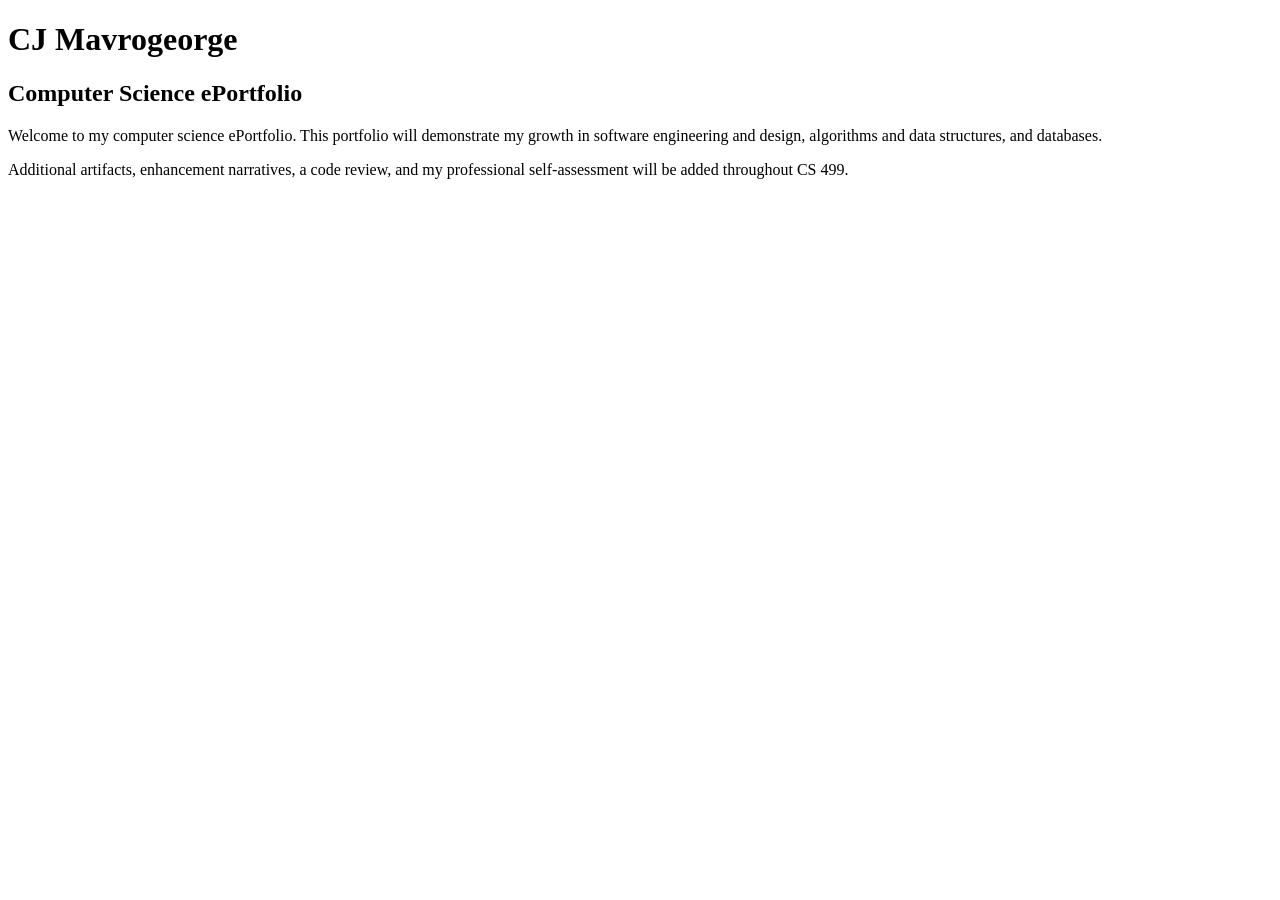
==== index.html @ c3963be8 "Create index.html for computer science portfolio Initial creation of index.html for portfolio websit" ====
<!DOCTYPE html>
<html lang="en">
<head>
    <meta charset="UTF-8">
    <meta name="viewport" content="width=device-width, initial-scale=1.0">
    <title>CJ Mavrogeorge | Computer Science Portfolio</title>
</head>
<body>
    <header>
        <h1>CJ Mavrogeorge</h1>
        <h2>Computer Science ePortfolio</h2>
    </header>

    <main>
        <p>
            Welcome to my computer science ePortfolio. This portfolio will
            demonstrate my growth in software engineering and design,
            algorithms and data structures, and databases.
        </p>

        <p>
            Additional artifacts, enhancement narratives, a code review,
            and my professional self-assessment will be added throughout
            CS 499.
        </p>
    </main>
</body>
</html>
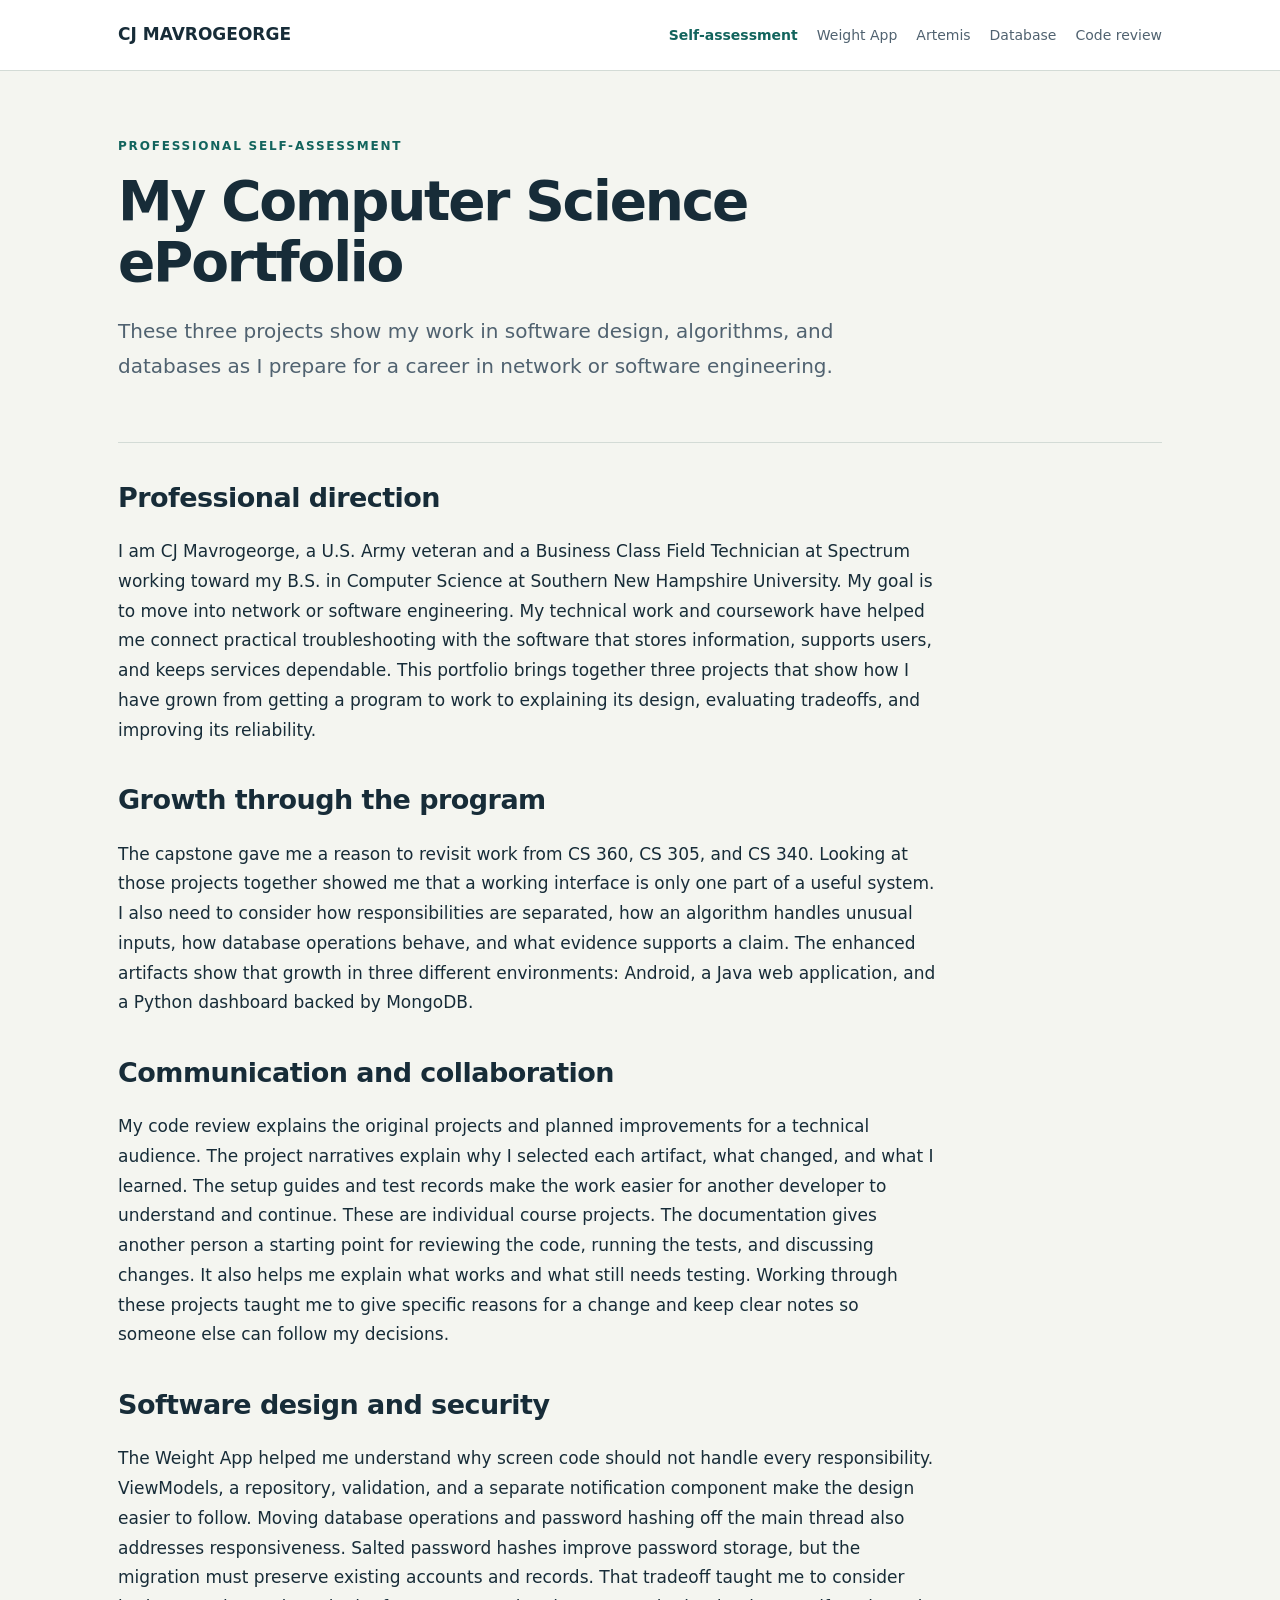
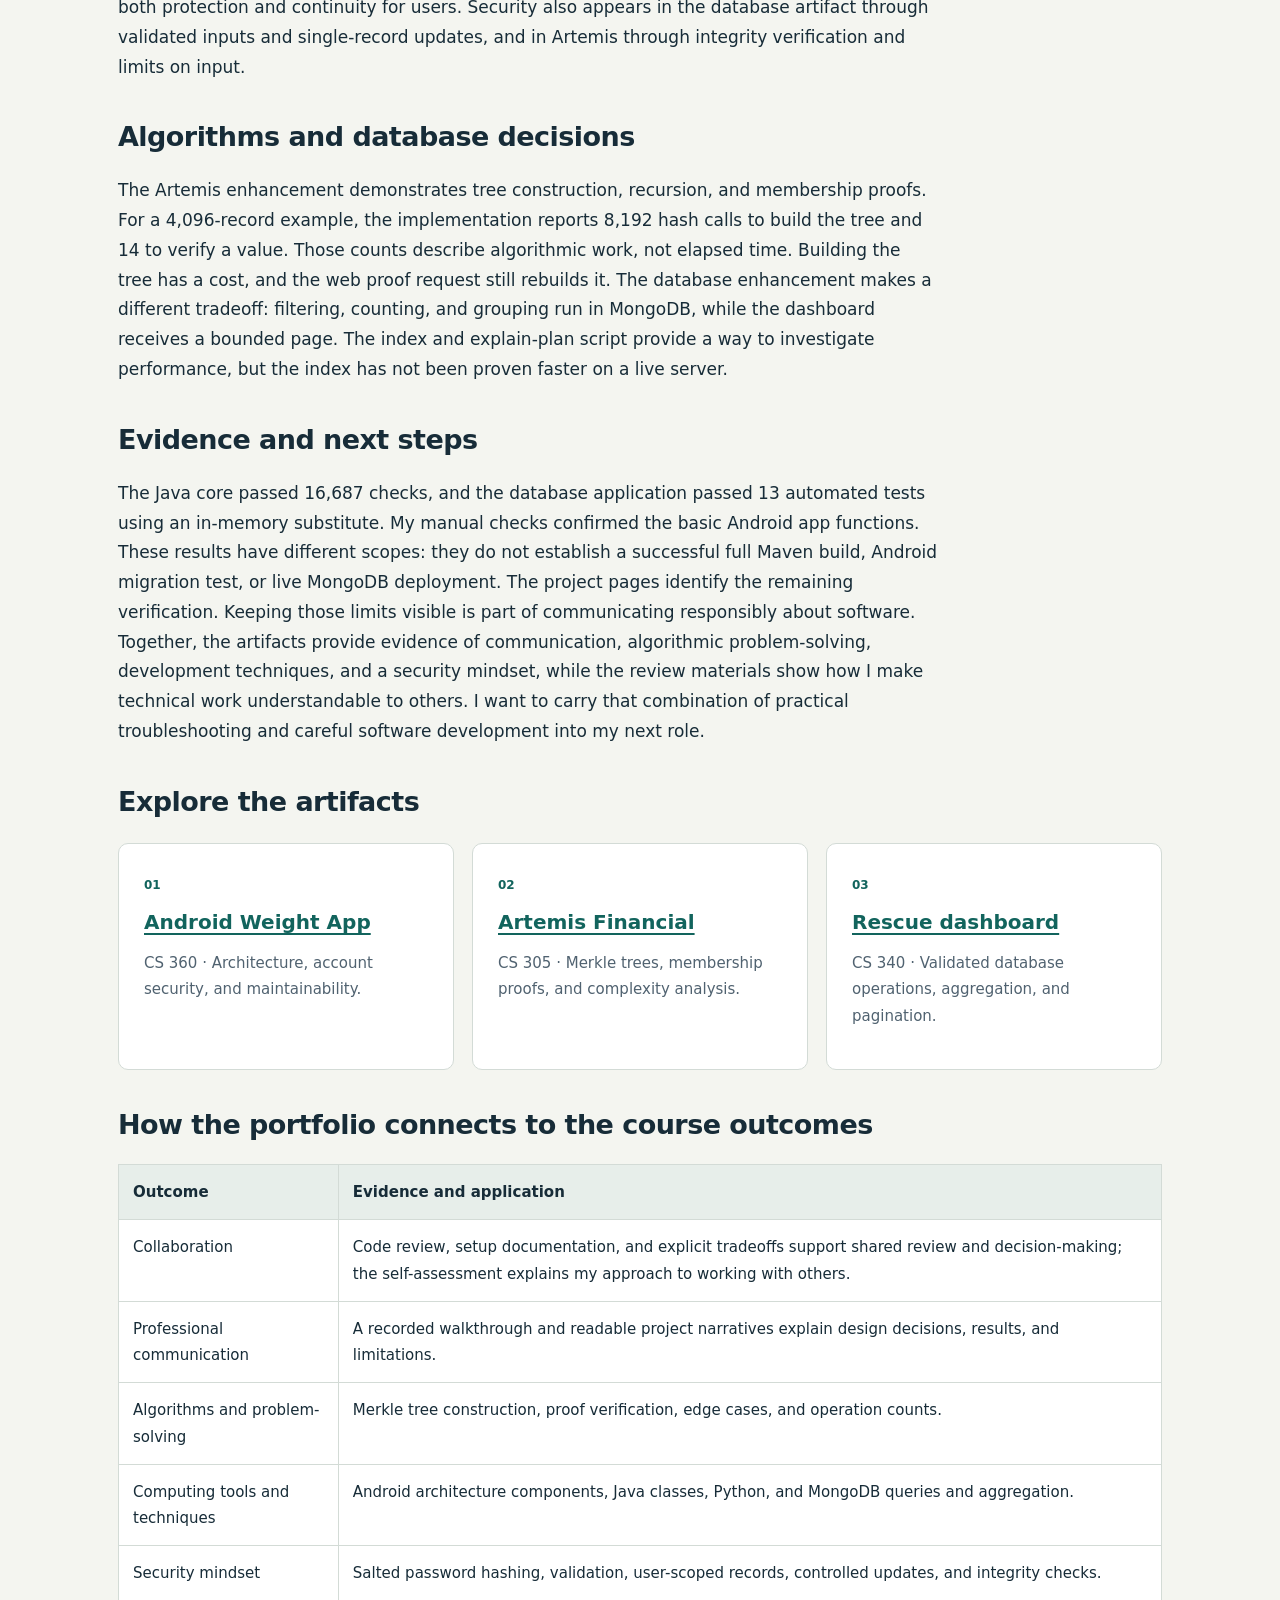
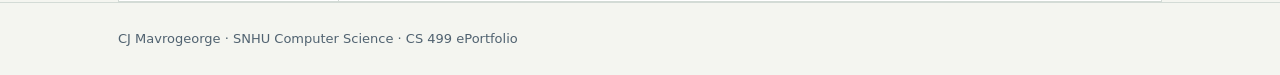
==== commit 133dccb3: "Publish reviewed CS 499 portfolio with narratives, source files, and code review" ====
--- a/index.html
+++ b/index.html
@@ -1,28 +1 @@
-<!DOCTYPE html>
-<html lang="en">
-<head>
-    <meta charset="UTF-8">
-    <meta name="viewport" content="width=device-width, initial-scale=1.0">
-    <title>CJ Mavrogeorge | Computer Science Portfolio</title>
-</head>
-<body>
-    <header>
-        <h1>CJ Mavrogeorge</h1>
-        <h2>Computer Science ePortfolio</h2>
-    </header>
-
-    <main>
-        <p>
-            Welcome to my computer science ePortfolio. This portfolio will
-            demonstrate my growth in software engineering and design,
-            algorithms and data structures, and databases.
-        </p>
-
-        <p>
-            Additional artifacts, enhancement narratives, a code review,
-            and my professional self-assessment will be added throughout
-            CS 499.
-        </p>
-    </main>
-</body>
-</html>
+<!doctype html><html lang="en"><head><meta charset="utf-8"><meta name="viewport" content="width=device-width,initial-scale=1"><meta name="description" content="CJ Mavrogeorge’s CS 499 computer science portfolio: software design, algorithms, databases, and professional self-assessment."><title>Professional self-assessment | CJ Mavrogeorge</title><link rel="stylesheet" href="styles.css"></head><body><a class="skip" href="#main">Skip to content</a><header><div class="wrap"><a class="brand" href="index.html">CJ MAVROGEORGE</a><nav aria-label="Main navigation"><a href="index.html" aria-current="page">Self-assessment</a><a href="weight-app.html">Weight App</a><a href="artemis.html">Artemis</a><a href="database.html">Database</a><a href="code-review.html">Code review</a></nav></div></header><main id="main" class="wrap"><section class="hero"><div class="eyebrow">Professional self-assessment</div><h1>My Computer Science ePortfolio</h1><p class="lead">These three projects show my work in software design, algorithms, and databases as I prepare for a career in network or software engineering.</p></section><article class="prose"><h2>Professional direction</h2><p>I am CJ Mavrogeorge, a U.S. Army veteran and a Business Class Field Technician at Spectrum working toward my B.S. in Computer Science at Southern New Hampshire University. My goal is to move into network or software engineering. My technical work and coursework have helped me connect practical troubleshooting with the software that stores information, supports users, and keeps services dependable. This portfolio brings together three projects that show how I have grown from getting a program to work to explaining its design, evaluating tradeoffs, and improving its reliability.</p><h2>Growth through the program</h2><p>The capstone gave me a reason to revisit work from CS 360, CS 305, and CS 340. Looking at those projects together showed me that a working interface is only one part of a useful system. I also need to consider how responsibilities are separated, how an algorithm handles unusual inputs, how database operations behave, and what evidence supports a claim. The enhanced artifacts show that growth in three different environments: Android, a Java web application, and a Python dashboard backed by MongoDB.</p><h2>Communication and collaboration</h2><p>My code review explains the original projects and planned improvements for a technical audience. The project narratives explain why I selected each artifact, what changed, and what I learned. The setup guides and test records make the work easier for another developer to understand and continue. These are individual course projects. The documentation gives another person a starting point for reviewing the code, running the tests, and discussing changes. It also helps me explain what works and what still needs testing. Working through these projects taught me to give specific reasons for a change and keep clear notes so someone else can follow my decisions.</p><h2>Software design and security</h2><p>The Weight App helped me understand why screen code should not handle every responsibility. ViewModels, a repository, validation, and a separate notification component make the design easier to follow. Moving database operations and password hashing off the main thread also addresses responsiveness. Salted password hashes improve password storage, but the migration must preserve existing accounts and records. That tradeoff taught me to consider both protection and continuity for users. Security also appears in the database artifact through validated inputs and single-record updates, and in Artemis through integrity verification and limits on input.</p><h2>Algorithms and database decisions</h2><p>The Artemis enhancement demonstrates tree construction, recursion, and membership proofs. For a 4,096-record example, the implementation reports 8,192 hash calls to build the tree and 14 to verify a value. Those counts describe algorithmic work, not elapsed time. Building the tree has a cost, and the web proof request still rebuilds it. The database enhancement makes a different tradeoff: filtering, counting, and grouping run in MongoDB, while the dashboard receives a bounded page. The index and explain-plan script provide a way to investigate performance, but the index has not been proven faster on a live server.</p><h2>Evidence and next steps</h2><p>The Java core passed 16,687 checks, and the database application passed 13 automated tests using an in-memory substitute. My manual checks confirmed the basic Android app functions. These results have different scopes: they do not establish a successful full Maven build, Android migration test, or live MongoDB deployment. The project pages identify the remaining verification. Keeping those limits visible is part of communicating responsibly about software. Together, the artifacts provide evidence of communication, algorithmic problem-solving, development techniques, and a security mindset, while the review materials show how I make technical work understandable to others. I want to carry that combination of practical troubleshooting and careful software development into my next role.</p></article><h2>Explore the artifacts</h2><div class="cards"><article class="card"><span class="number">01</span><h3><a href="weight-app.html">Android Weight App</a></h3><p>CS 360 · Architecture, account security, and maintainability.</p></article><article class="card"><span class="number">02</span><h3><a href="artemis.html">Artemis Financial</a></h3><p>CS 305 · Merkle trees, membership proofs, and complexity analysis.</p></article><article class="card"><span class="number">03</span><h3><a href="database.html">Rescue dashboard</a></h3><p>CS 340 · Validated database operations, aggregation, and pagination.</p></article></div><h2>How the portfolio connects to the course outcomes</h2><div class="table-scroll"><table><thead><tr><th>Outcome</th><th>Evidence and application</th></tr></thead><tbody><tr><td>Collaboration</td><td>Code review, setup documentation, and explicit tradeoffs support shared review and decision-making; the self-assessment explains my approach to working with others.</td></tr><tr><td>Professional communication</td><td>A recorded walkthrough and readable project narratives explain design decisions, results, and limitations.</td></tr><tr><td>Algorithms and problem-solving</td><td>Merkle tree construction, proof verification, edge cases, and operation counts.</td></tr><tr><td>Computing tools and techniques</td><td>Android architecture components, Java classes, Python, and MongoDB queries and aggregation.</td></tr><tr><td>Security mindset</td><td>Salted password hashing, validation, user-scoped records, controlled updates, and integrity checks.</td></tr></tbody></table></div></main><footer><div class="wrap">CJ Mavrogeorge · SNHU Computer Science · CS 499 ePortfolio</div></footer></body></html>
--- a/styles.css
+++ b/styles.css
@@ -0,0 +1,2 @@
+
+:root{--ink:#172c38;--muted:#506270;--teal:#12645d;--paper:#f4f5f0;--line:#d3dbd6}*{box-sizing:border-box}html{scroll-behavior:smooth}body{margin:0;background:var(--paper);color:var(--ink);font:17px/1.75 system-ui,-apple-system,Segoe UI,sans-serif}a{color:var(--teal);text-underline-offset:4px}a:hover{color:#0a403d}a:focus-visible,summary:focus-visible{outline:3px solid #bd701e;outline-offset:4px}.skip{position:absolute;left:-999px}.skip:focus{left:15px;top:5px;background:white;padding:12px;z-index:9}.wrap{max-width:1100px;margin:auto;padding:0 28px}header{border-bottom:1px solid var(--line);background:#fff}header .wrap{display:flex;justify-content:space-between;align-items:center;gap:20px;padding-top:20px;padding-bottom:20px}.brand{font-weight:750;text-decoration:none;color:var(--ink);white-space:nowrap}nav{display:flex;gap:19px;flex-wrap:wrap;font-size:14px}nav a{text-decoration:none;color:var(--muted)}nav a[aria-current=page]{color:var(--teal);font-weight:750}main{padding-bottom:70px}.hero{padding:65px 0 38px;border-bottom:1px solid var(--line);margin-bottom:35px}.eyebrow{font-size:12px;font-weight:750;letter-spacing:.15em;text-transform:uppercase;color:var(--teal)}h1{font-size:clamp(32px,5vw,55px);letter-spacing:-.04em;line-height:1.12;max-width:900px;margin:14px 0 20px}h2{line-height:1.25;font-size:27px;letter-spacing:-.02em;margin-top:38px}h3{line-height:1.3;font-size:20px}.lead{max-width:760px;color:var(--muted);font-size:20px}.tag{display:inline-block;border:1px solid var(--line);padding:3px 11px;margin:4px 6px 0 0;border-radius:20px;font-size:12px}.prose{max-width:820px}.prose p{margin:0 0 21px}.cards{display:grid;grid-template-columns:repeat(3,1fr);gap:18px;margin:25px 0}.card{background:#fff;border:1px solid var(--line);padding:25px;border-radius:10px}.card h3{margin:10px 0}.card p{font-size:15px;color:var(--muted)}.number{font-size:12px;color:var(--teal);font-weight:750}.button{display:inline-block;background:var(--teal);color:white;padding:10px 17px;border-radius:6px;text-decoration:none;font-size:14px;margin:6px 9px 6px 0}.button:hover{background:#0a403d;color:white}.note{background:#e7eeea;border-left:4px solid var(--teal);padding:18px 22px;font-size:15px;margin:25px 0}.table-scroll{overflow:auto}table{border-collapse:collapse;width:100%;font-size:15px;background:#fff}th,td{border:1px solid var(--line);text-align:left;padding:14px;vertical-align:top}th{background:#e7eeea}details{margin:12px 0;border:1px solid var(--line);background:white;border-radius:6px}summary{padding:14px;cursor:pointer;font-weight:650}pre{margin:0;padding:18px;overflow:auto;background:#182b36;color:#eaf3ef;font-size:13px;line-height:1.55;tab-size:4}video{width:100%;background:#172c38;border-radius:8px;margin-top:18px}footer{border-top:1px solid var(--line);font-size:13px;color:var(--muted);padding:25px 0}.refs{font-size:14px;overflow-wrap:anywhere}.filelist{font-size:14px;overflow-wrap:anywhere}.toc{display:flex;gap:20px;flex-wrap:wrap;font-size:14px;margin-bottom:30px}@media(max-width:720px){header .wrap{display:block}nav{margin-top:12px;gap:12px}.cards{grid-template-columns:1fr}.wrap{padding:0 20px}.hero{padding-top:40px}body{font-size:16px}th,td{min-width:140px}}@media(prefers-reduced-motion:reduce){html{scroll-behavior:auto}}
